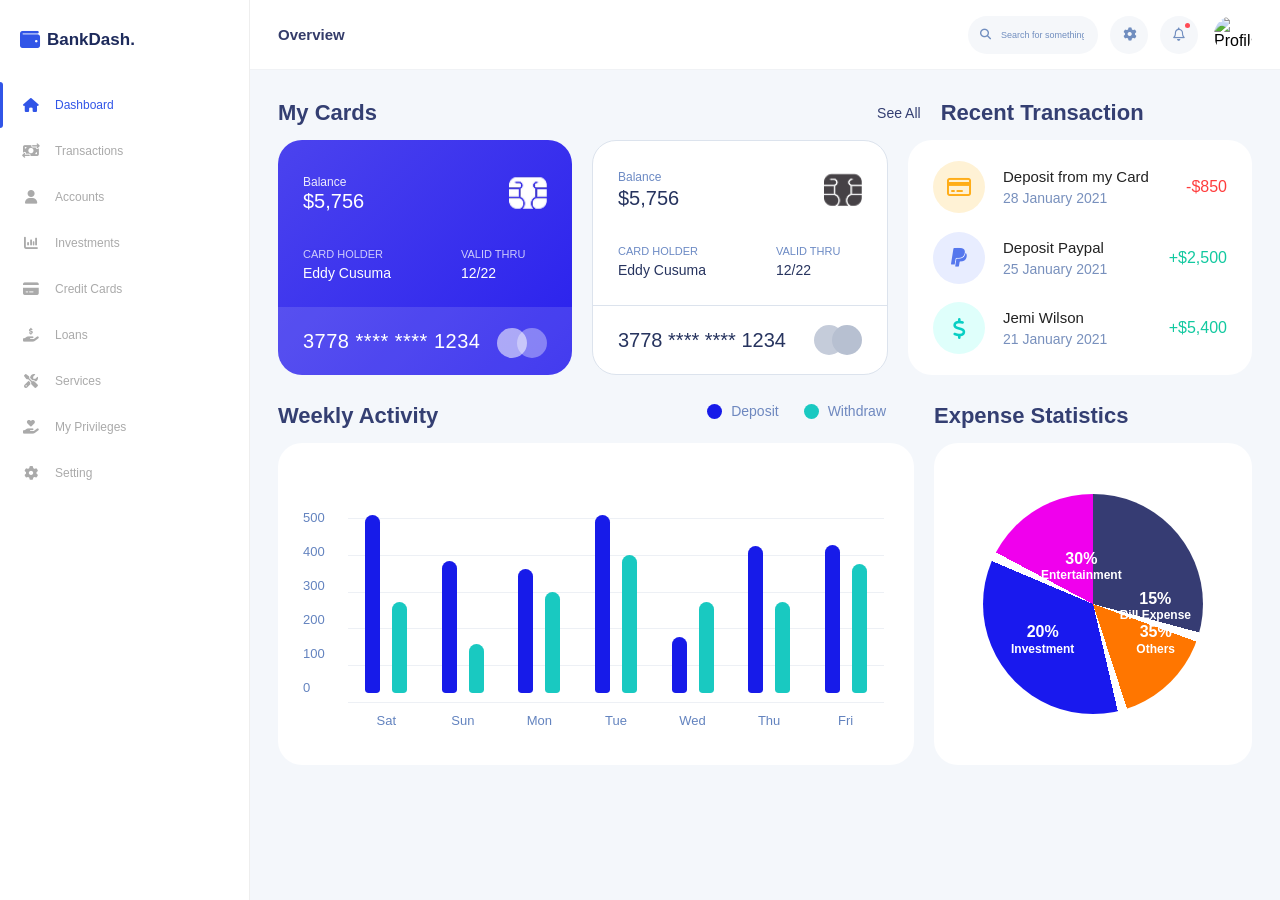
==== index.html @ 99d29f3e "Add dashboard files" ====
<!DOCTYPE html>
<html lang="en">

<head>
    <meta charset="UTF-8">
    <meta name="viewport" content="width=device-width, initial-scale=1.0">

    <title>BankDash Dashboard</title>

    <link rel="stylesheet" href="https://cdnjs.cloudflare.com/ajax/libs/font-awesome/6.7.2/css/all.min.css">

    <style>
        /* ================================
           GLOBAL
        ================================= */

        * {
            box-sizing: border-box;
        }

        body {
            margin: 0;
            font-family: Arial, sans-serif;
            background: #f4f7fb;
        }


        /* ================================
           SIDEBAR
        ================================= */

        .sidebar {
            width: 250px;
            height: 100vh;

            position: fixed;
            top: 0;
            left: 0;

            z-index: 1000;

            background: #ffffff;
            border-right: 1px solid #eeeeee;

            padding-top: 30px;
        }


        /* Logo */

        .sidebar-logo {
            display: flex;
            align-items: center;

            gap: 7px;

            padding-left: 20px;
            margin-bottom: 32px;

            color: #1d2a5b;
        }

        .sidebar-logo i {
            font-size: 20px;
            color: #3155e7;
        }

        .sidebar-logo span {
            font-size: 17px;
            font-weight: 700;
        }


        /* Navigation */

        .sidebar-nav {
            display: flex;
            flex-direction: column;
        }


        /* Nav Item */

        .nav-item {
            position: relative;

            height: 46px;

            display: flex;
            align-items: center;

            gap: 15px;

            padding: 0 22px;

            color: #aaaaaa;

            text-decoration: none;

            font-size: 12px;
            font-weight: 400;

            transition: 0.25s ease;
        }

        .nav-item i {
            width: 18px;

            text-align: center;

            font-size: 14px;
        }


        /* Hover */

        .nav-item:hover {
            color: #3155e7;
            background: #f7f9ff;
        }


        /* Active */

        .nav-item.active {
            color: #3155e7;

            font-weight: 500;

            background: #ffffff;
        }

        .nav-item.active::before {
            content: "";

            position: absolute;

            left: 0;
            top: 0;

            width: 3px;
            height: 46px;

            background: #3155e7;

            border-radius: 0 4px 4px 0;
        }

        .nav-item.active i {
            color: #3155e7;
        }



        /* ================================
           TOP NAVBAR
        ================================= */

        .top-navbar {
            height: 70px;

            width: calc(100% - 250px);

            position: fixed;

            top: 0;
            right: 0;

            z-index: 900;

            display: flex;
            align-items: center;
            justify-content: space-between;

            padding: 0 28px;

            background: #ffffff;

            border-bottom: 1px solid #f0f2f5;
        }


        /* Page Title */

        .page-title {
            margin: 0;

            font-size: 15px;
            font-weight: 600;

            color: #343c6a;
        }


        /* Right Side */

        .nav-right {
            display: flex;
            align-items: center;

            gap: 12px;
        }


        /* Search */

        .search-box {
            width: 130px;
            height: 38px;

            display: flex;
            align-items: center;

            gap: 8px;

            padding: 0 12px;

            border-radius: 50px;

            background: #f5f7fa;
        }

        .search-box i {
            flex-shrink: 0;

            font-size: 11px;

            color: #718ebf;
        }

        .search-box input {
            width: 100%;
            min-width: 0;

            border: none;
            outline: none;

            background: transparent;

            font-size: 9px;

            color: #718ebf;
        }

        .search-box input::placeholder {
            color: #718ebf;
        }


        /* Icon Buttons */

        .nav-icon {
            width: 38px;
            height: 38px;

            flex-shrink: 0;

            display: flex;
            align-items: center;
            justify-content: center;

            border: none;

            border-radius: 50%;

            background: #f5f7fa;

            color: #718ebf;

            cursor: pointer;

            transition: 0.2s ease;
        }

        .nav-icon:hover {
            color: #3155e7;
        }


        /* Notification */

        .notification {
            position: relative;
        }

        .notification span {
            position: absolute;

            top: 7px;
            right: 8px;

            width: 5px;
            height: 5px;

            border-radius: 50%;

            background: #ff4b55;
        }


        /* Profile */

        .profile {
            width: 38px;
            height: 38px;

            flex-shrink: 0;

            margin-left: 4px;

            overflow: hidden;

            border-radius: 50%;
        }

        .profile img {
            width: 100%;
            height: 100%;

            display: block;

            object-fit: cover;
        }



        /* ================================
           MAIN CONTENT
        ================================= */

        .main-content {
            width: calc(100% - 250px);

            min-height: 100vh;

            margin-left: 250px;

            padding: 100px 28px 30px;

            overflow-x: hidden;

            background: #f4f7fb;
        }



        /* ================================
           ROW 01
        ================================= */

        .row-01 {
            width: 100%;

            display: flex;
            align-items: stretch;

            gap: 20px;

            margin: 0;
        }


        /* ================================
           ROW 01 HEADING
        ================================= */

        .row-01-heading {
            width: 100%;

            display: grid;

            grid-template-columns: 1fr 1fr 1fr;

            gap: 20px;

            margin-bottom: 14px;
        }

        .row-01-heading div {
            display: flex;
            align-items: center;
        }

        .row-01-heading h3 {
            margin: 0;

            font-size: 22px;
            font-weight: 600;

            color: #343f72;
        }

        .row-01-heading .heading-middle {
            justify-content: flex-end;
        }

        .row-01-heading .heading-last {
            justify-content: flex-start;
        }

        .see-all {
            margin-left: 15px;

            font-size: 14px;
            font-weight: 500;

            color: #343f72;
        }



        /* ================================
           CARDS
        ================================= */

        .card {
            flex: 1 1 0;

            min-width: 0;

            height: 235px;

            border-radius: 24px;

            overflow: hidden;
        }



        /* ================================
           CARD 01
        ================================= */

        .card-01 {
            position: relative;

            background: linear-gradient(135deg,
                    #4b43ee 0%,
                    #2920ed 100%);

            color: #ffffff;
        }


        /* Card top */

        .card-top {
            height: 86px;

            display: flex;
            align-items: center;
            justify-content: space-between;

            padding: 20px 25px 0;
        }

        .card-balance p {
            margin: 0 0 2px;

            font-size: 12px;

            opacity: 0.9;
        }

        .card-balance span {
            display: block;

            font-size: 20px;
            font-weight: 500;

            line-height: 1;
        }

        .card-icon {
            width: 38px;
            height: 38px;

            display: flex;
            align-items: center;
            justify-content: center;
        }

        .card-icon img {
            width: 38px;
            height: auto;
        }


        /* Card info */

        .card-info {
            height: 78px;

            display: flex;
            align-items: center;

            gap: 70px;

            padding: 0 25px;
        }

        .card-info p {
            margin: 0 0 4px;

            font-size: 11px;

            opacity: 0.75;
        }

        .card-info span {
            font-size: 14px;
        }


        /* Card bottom */

        .card-bottom {
            position: absolute;

            bottom: 0;
            left: 0;

            width: 100%;
            height: 68px;

            display: flex;
            align-items: center;
            justify-content: space-between;

            padding: 0 25px;

            background: rgba(255, 255, 255, 0.12);
        }

        .card-number {
            font-size: 20px;
            font-weight: 500;

            letter-spacing: 0.5px;

            white-space: nowrap;
        }


        /* Mastercard */

        .mastercard {
            position: relative;

            width: 50px;
            height: 35px;

            flex-shrink: 0;
        }

        .mastercard span {
            position: absolute;

            top: 4px;

            width: 30px;
            height: 30px;

            border-radius: 50%;

            background: rgba(255, 255, 255, 0.55);
        }

        .mastercard span:first-child {
            left: 0;
        }

        .mastercard span:last-child {
            right: 0;

            background: rgba(255, 255, 255, 0.35);
        }



        /* ================================
           CARD 02
        ================================= */

        .card-02 {
            position: relative;

            background: #ffffff;

            border: 1px solid #dce3ed;

            color: #27345f;
        }


        .mini-card-top {
            height: 78px;

            display: flex;
            align-items: center;
            justify-content: space-between;

            padding: 20px 25px 0;
        }

        .mini-card-top p {
            margin: 0 0 3px;

            font-size: 12px;

            color: #6c8ac4;
        }

        .mini-card-top span {
            font-size: 20px;
            font-weight: 500;
        }

        .mini-card-top img {
            width: 38px;
            height: auto;
        }


        .mini-card-info {
            height: 85px;

            display: flex;
            align-items: center;

            gap: 70px;

            padding: 0 25px;
        }

        .mini-card-info p {
            margin: 0 0 4px;

            font-size: 11px;

            color: #6c8ac4;
        }

        .mini-card-info span {
            font-size: 14px;
        }


        .mini-card-bottom {
            position: absolute;

            left: 0;
            bottom: 0;

            width: 100%;
            height: 69px;

            display: flex;
            align-items: center;
            justify-content: space-between;

            padding: 0 25px;

            border-top: 1px solid #dce3ed;
        }

        .mini-card-number {
            font-size: 20px;
            font-weight: 500;

            white-space: nowrap;
        }


        .mini-mastercard {
            position: relative;

            width: 48px;
            height: 32px;
        }

        .mini-mastercard span {
            position: absolute;

            top: 1px;

            width: 30px;
            height: 30px;

            border-radius: 50%;
        }

        .mini-mastercard span:first-child {
            left: 0;

            background: #c5ccda;
        }

        .mini-mastercard span:last-child {
            right: 0;

            background: #b7c0d1;
        }



        /* ================================
           CARD 03
        ================================= */

        .card-03 {
            padding: 18px 25px;

            background: #ffffff;

            display: flex;
            flex-direction: column;

            justify-content: space-between;
        }


        .transaction-item {
            width: 100%;

            min-height: 58px;

            display: flex;
            align-items: center;
        }


        .transaction-icon {
            width: 52px;
            height: 52px;

            flex-shrink: 0;

            display: flex;
            align-items: center;
            justify-content: center;

            border-radius: 50%;
        }

        .transaction-icon i {
            font-size: 21px;
        }


        .card-icon-bg {
            background: #fff2d5;
            color: #ffad18;
        }

        .paypal-bg {
            background: #e8edff;
            color: #5577ed;
        }

        .jemi-bg {
            background: #dffffb;
            color: #08cfc4;
        }


        .transaction-details {
            margin-left: 18px;

            flex: 1;

            min-width: 0;
        }

        .transaction-details h4 {
            margin: 0 0 5px;

            font-size: 15px;
            font-weight: 500;

            color: #222222;

            white-space: nowrap;
        }

        .transaction-details p {
            margin: 0;

            font-size: 14px;

            color: #7890bd;
        }


        .transaction-amount {
            margin-left: 10px;

            font-size: 16px;
            font-weight: 500;

            white-space: nowrap;
        }

        .transaction-amount.expense {
            color: #ff3d3d;
        }

        .transaction-amount.income {
            color: #12c9a0;
        }



        /* ==================================================
           ROW 02
        ================================================== */

        .row-02 {
            width: 100%;

            display: flex;
            align-items: stretch;

            gap: 20px;

            margin-top: 28px;
        }


        /* ================================
           ROW 02 LEFT
        ================================= */

        .weekly-section {
            flex: 2 1 0;

            min-width: 0;
        }


        /* ================================
           ROW 02 RIGHT
        ================================= */

        .expense-section {
            flex: 1 1 0;

            min-width: 0;
          
        }


        /* Row 02 Heading */

        .row-02-heading {
            height: 40px;

            display: flex;
            align-items: flex-start;
            justify-content: space-between;
        }

        .row-02-heading h3 {
            margin: 0;

            font-size: 22px;
            font-weight: 600;

            color: #343f72;
        }


        /* ================================
           WEEKLY ACTIVITY CARD
        ================================= */

        .activity-card {
            position: relative;

            width: 100%;
            height: 322px;

            background: #ffffff;

            border-radius: 24px;

            padding: 35px 30px 20px 70px;
        }


        /* Legend */

        .activity-legend {
            display: flex;
            align-items: center;

            gap: 25px;

            margin-right: 28px;
        }

        .legend-item {
            display: flex;
            align-items: center;

            gap: 9px;
        }

        .legend-item p {
            margin: 0;

            font-size: 14px;

            color: #6e88bf;
        }

        .deposit-dot,
        .withdraw-dot {
            width: 15px;
            height: 15px;

            border-radius: 50%;
        }

        .deposit-dot {
            background: #171be9;
        }

        .withdraw-dot {
            background: #19c9c1;
        }


        /* Y Axis */

        .y-axis {
            position: absolute;

            left: 25px;
            top: 67px;

            height: 185px;

            display: flex;
            flex-direction: column;
            justify-content: space-between;
        }

        .y-axis span {
            font-size: 13px;

            color: #6383bf;
        }


        /* Chart */

        .bar-chart {
            position: relative;

            width: 100%;
            height: 250px;

            display: flex;
            justify-content: space-around;
        }


        /* Grid lines */

        .grid-lines {
            position: absolute;

            left: 0;
            right: 0;
            top: 40px;

            height: 185px;

            display: flex;
            flex-direction: column;
            justify-content: space-between;
        }

        .grid-lines span {
            width: 100%;
            height: 1px;

            background: #edf0f5;
        }


        /* Bar group */

        .bar-group {
            position: relative;

            width: 50px;
            height: 250px;

            display: flex;
            flex-direction: column;
            align-items: center;

            z-index: 2;
        }

        .bars {
            position: absolute;

            bottom: 35px;

            display: flex;
            align-items: flex-end;

            gap: 12px;

            height: 185px;
        }


        /* Bar */

        .bar {
            display: block;

            width: 15px;

            border-radius: 10px 10px 5px 5px;
        }

        .bar.deposit {
            background: #171be9;
        }

        .bar.withdraw {
            background: #19c9c1;
        }


        /* Day */

        .bar-group p {
            position: absolute;

            bottom: 0;

            margin: 0;

            font-size: 13px;

            color: #6383bf;
        }



        /* ================================
           EXPENSE STATISTICS
        ================================= */

        .expense-card {
            width: 100%;
            height: 322px;

            background: #ffffff;

            border-radius: 24px;
            display: flex;
            align-items: center;
            justify-content: center;
        }


        /* Pie Chart */

        .expense-chart {
            position: relative;

            width: 220px;
            height: 220px;

            border-radius: 50%;

            background:
                conic-gradient(#363c73 0deg 105deg,

                    #ffffff 105deg 110deg,

                    #ff7600 110deg 162deg,

                    #ffffff 162deg 167deg,

                    #1919ee 167deg 293deg,

                    #ffffff 293deg 298deg,

                    #f000ed 298deg 360deg);
        }


        /* Pie labels */

        .expense-label {
            position: absolute;

            display: flex;
            flex-direction: column;

            align-items: center;

            text-align: center;

            color: #ffffff;

            line-height: 1.2;
        }

        .expense-label strong {
            font-size: 16px;
            font-weight: 700;
        }

        .expense-label span {
            font-size: 12px;
            font-weight: 600;
        }


        /* Entertainment */

        .expense-label.entertainment {
            top: 55px;
            left: 58px;
        }


        /* Bill */

        .expense-label.bill {
            top: 95px;
            right: 12px;
        }


        /* Others */

        .expense-label.others {
            bottom: 58px;
            right: 28px;
        }


        /* Investment */

        .expense-label.investment {
            bottom: 58px;
            left: 28px;
        }



        /* ================================
           RESPONSIVE
        ================================= */

        @media (max-width: 1200px) {

            .sidebar {
                width: 220px;
            }

            .top-navbar {
                width: calc(100% - 220px);
            }

            .main-content {
                width: calc(100% - 220px);

                margin-left: 220px;
            }
        }



        @media (max-width: 1000px) {

            .row-01 {
                flex-wrap: wrap;
            }

            .row-01 .card {
                min-width: calc(50% - 10px);
            }

            .row-02 {
                flex-direction: column;
            }

            .weekly-section,
            .expense-section {
                width: 100%;
            }
        }



        @media (max-width: 900px) {

            .sidebar {
                width: 200px;
            }

            .top-navbar {
                width: calc(100% - 200px);

                padding: 0 20px;
            }

            .main-content {
                width: calc(100% - 200px);

                margin-left: 200px;

                padding-left: 20px;
                padding-right: 20px;
            }

            .row-01 {
                gap: 15px;
            }
        }



        @media (max-width: 700px) {

            .sidebar {
                width: 70px;
            }

            .sidebar-logo {
                justify-content: center;

                padding-left: 0;
            }

            .sidebar-logo span {
                display: none;
            }

            .nav-item {
                justify-content: center;

                padding: 0;
            }

            .nav-item span {
                display: none;
            }

            .nav-item i {
                width: auto;
            }


            .top-navbar {
                width: calc(100% - 70px);

                padding: 0 15px;
            }

            .main-content {
                width: calc(100% - 70px);

                margin-left: 70px;

                padding: 90px 15px 20px;
            }


            .row-01 {
                flex-direction: column;
            }

            .row-01 .card {
                width: 100%;
                min-width: 0;
            }


            .row-01-heading {
                grid-template-columns: 1fr;
            }

            .row-01-heading .heading-middle,
            .row-01-heading .heading-last {
                display: none;
            }


            .row-02 {
                flex-direction: column;
            }


            .activity-card,
            .expense-card {
                height: auto;
                min-height: 320px;
            }


            .activity-legend {
                gap: 12px;
                margin-right: 0;
            }
        }
    </style>
</head>


<body>


    <!-- =================================================
         SIDEBAR
    ================================================== -->

    <aside class="sidebar">

        <div class="sidebar-logo">

            <i class="fa-solid fa-wallet"></i>

            <span>BankDash.</span>

        </div>


        <nav class="sidebar-nav">

            <a href="#" class="nav-item active">
                <i class="fa-solid fa-house"></i>
                <span>Dashboard</span>
            </a>

            <a href="#" class="nav-item">
                <i class="fa-solid fa-money-bill-transfer"></i>
                <span>Transactions</span>
            </a>

            <a href="#" class="nav-item">
                <i class="fa-solid fa-user"></i>
                <span>Accounts</span>
            </a>

            <a href="#" class="nav-item">
                <i class="fa-solid fa-chart-column"></i>
                <span>Investments</span>
            </a>

            <a href="#" class="nav-item">
                <i class="fa-solid fa-credit-card"></i>
                <span>Credit Cards</span>
            </a>

            <a href="#" class="nav-item">
                <i class="fa-solid fa-hand-holding-dollar"></i>
                <span>Loans</span>
            </a>

            <a href="#" class="nav-item">
                <i class="fa-solid fa-screwdriver-wrench"></i>
                <span>Services</span>
            </a>

            <a href="#" class="nav-item">
                <i class="fa-solid fa-hand-holding-heart"></i>
                <span>My Privileges</span>
            </a>

            <a href="#" class="nav-item">
                <i class="fa-solid fa-gear"></i>
                <span>Setting</span>
            </a>

        </nav>

    </aside>



    <!-- =================================================
         TOP NAVBAR
    ================================================== -->

    <nav class="top-navbar">

        <h2 class="page-title">
            Overview
        </h2>


        <div class="nav-right">

            <div class="search-box">

                <i class="fa-solid fa-magnifying-glass"></i>

                <input type="text" placeholder="Search for something">

            </div>


            <button class="nav-icon" type="button">
                <i class="fa-solid fa-gear"></i>
            </button>


            <button class="nav-icon notification" type="button">

                <i class="fa-regular fa-bell"></i>

                <span></span>

            </button>


            <div class="profile">

                <img src="https://i.pravatar.cc/100?img=47" alt="Profile">

            </div>

        </div>

    </nav>



    <!-- =================================================
         MAIN CONTENT
    ================================================== -->

    <main class="main-content">


        <!-- =================================================
             ROW 01 HEADING
        ================================================== -->

        <div class="row-01-heading">

            <div>
                <h3>My Cards</h3>
            </div>

            <div class="heading-middle">

                <span class="see-all">
                    See All
                </span>

            </div>

            <div class="heading-last">

                <h3>
                    Recent Transaction
                </h3>

            </div>

        </div>



        <!-- =================================================
             ROW 01
        ================================================== -->

        <div class="row-01">


            <!-- =========================
                 CARD 01
            ========================== -->

            <div class="card card-01">

                <div class="card-top">

                    <div class="card-balance">

                        <p>
                            Balance
                        </p>

                        <span>
                            $5,756
                        </span>

                    </div>


                    <div class="card-icon">

                        <img src="Chip_Card.png" alt="Card Chip">

                    </div>

                </div>


                <div class="card-info">

                    <div>

                        <p>
                            CARD HOLDER
                        </p>

                        <span>
                            Eddy Cusuma
                        </span>

                    </div>


                    <div>

                        <p>
                            VALID THRU
                        </p>

                        <span>
                            12/22
                        </span>

                    </div>

                </div>


                <div class="card-bottom">

                    <div class="card-number">

                        3778
                        <span>
                            **** ****
                        </span>
                        1234

                    </div>


                    <div class="mastercard">

                        <span></span>
                        <span></span>

                    </div>

                </div>

            </div>



            <!-- =========================
                 CARD 02
            ========================== -->

            <div class="card card-02">

                <div class="mini-card-top">

                    <div>

                        <p>
                            Balance
                        </p>

                        <span>
                            $5,756
                        </span>

                    </div>


                    <img src="Chip_Card (1).png" alt="Card Chip">

                </div>


                <div class="mini-card-info">

                    <div>

                        <p>
                            CARD HOLDER
                        </p>

                        <span>
                            Eddy Cusuma
                        </span>

                    </div>


                    <div>

                        <p>
                            VALID THRU
                        </p>

                        <span>
                            12/22
                        </span>

                    </div>

                </div>


                <div class="mini-card-bottom">

                    <div class="mini-card-number">

                        3778
                        <span>
                            **** ****
                        </span>
                        1234

                    </div>


                    <div class="mini-mastercard">

                        <span></span>
                        <span></span>

                    </div>

                </div>

            </div>



            <!-- =========================
                 CARD 03
            ========================== -->

            <div class="card card-03">


                <!-- Transaction 01 -->

                <div class="transaction-item">

                    <div class="transaction-icon card-icon-bg">

                        <i class="fa-regular fa-credit-card"></i>

                    </div>


                    <div class="transaction-details">

                        <h4>
                            Deposit from my Card
                        </h4>

                        <p>
                            28 January 2021
                        </p>

                    </div>


                    <span class="transaction-amount expense">
                        -$850
                    </span>

                </div>



                <!-- Transaction 02 -->

                <div class="transaction-item">

                    <div class="transaction-icon paypal-bg">

                        <i class="fa-brands fa-paypal"></i>

                    </div>


                    <div class="transaction-details">

                        <h4>
                            Deposit Paypal
                        </h4>

                        <p>
                            25 January 2021
                        </p>

                    </div>


                    <span class="transaction-amount income">
                        +$2,500
                    </span>

                </div>



                <!-- Transaction 03 -->

                <div class="transaction-item">

                    <div class="transaction-icon jemi-bg">

                        <i class="fa-solid fa-dollar-sign"></i>

                    </div>


                    <div class="transaction-details">

                        <h4>
                            Jemi Wilson
                        </h4>

                        <p>
                            21 January 2021
                        </p>

                    </div>


                    <span class="transaction-amount income">
                        +$5,400
                    </span>

                </div>

            </div>

        </div>



        <!-- =================================================
             ROW 02
        ================================================== -->

        <div class="row-02">


            <!-- =================================================
                 WEEKLY ACTIVITY
            ================================================== -->

            <section class="weekly-section">


                <div class="row-02-heading">

                    <h3>
                        Weekly Activity
                    </h3>


                    <div class="activity-legend">

                        <div class="legend-item">

                            <span class="deposit-dot"></span>

                            <p>
                                Deposit
                            </p>

                        </div>


                        <div class="legend-item">

                            <span class="withdraw-dot"></span>

                            <p>
                                Withdraw
                            </p>

                        </div>

                    </div>

                </div>



                <div class="activity-card">


                    <!-- Y Axis -->

                    <div class="y-axis">

                        <span>500</span>
                        <span>400</span>
                        <span>300</span>
                        <span>200</span>
                        <span>100</span>
                        <span>0</span>

                    </div>



                    <!-- Bar Chart -->

                    <div class="bar-chart">


                        <!-- Grid Lines -->

                        <div class="grid-lines">

                            <span></span>
                            <span></span>
                            <span></span>
                            <span></span>
                            <span></span>
                            <span></span>

                        </div>



                        <!-- Saturday -->

                        <div class="bar-group">

                            <div class="bars">

                                <span class="bar deposit" style="height: 178px;"></span>

                                <span class="bar withdraw" style="height: 91px;"></span>

                            </div>

                            <p>
                                Sat
                            </p>

                        </div>



                        <!-- Sunday -->

                        <div class="bar-group">

                            <div class="bars">

                                <span class="bar deposit" style="height: 132px;"></span>

                                <span class="bar withdraw" style="height: 49px;"></span>

                            </div>

                            <p>
                                Sun
                            </p>

                        </div>



                        <!-- Monday -->

                        <div class="bar-group">

                            <div class="bars">

                                <span class="bar deposit" style="height: 124px;"></span>

                                <span class="bar withdraw" style="height: 101px;"></span>

                            </div>

                            <p>
                                Mon
                            </p>

                        </div>



                        <!-- Tuesday -->

                        <div class="bar-group">

                            <div class="bars">

                                <span class="bar deposit" style="height: 178px;"></span>

                                <span class="bar withdraw" style="height: 138px;"></span>

                            </div>

                            <p>
                                Tue
                            </p>

                        </div>



                        <!-- Wednesday -->

                        <div class="bar-group">

                            <div class="bars">

                                <span class="bar deposit" style="height: 56px;"></span>

                                <span class="bar withdraw" style="height: 91px;"></span>

                            </div>

                            <p>
                                Wed
                            </p>

                        </div>



                        <!-- Thursday -->

                        <div class="bar-group">

                            <div class="bars">

                                <span class="bar deposit" style="height: 147px;"></span>

                                <span class="bar withdraw" style="height: 91px;"></span>

                            </div>

                            <p>
                                Thu
                            </p>

                        </div>



                        <!-- Friday -->

                        <div class="bar-group">

                            <div class="bars">

                                <span class="bar deposit" style="height: 148px;"></span>

                                <span class="bar withdraw" style="height: 129px;"></span>

                            </div>

                            <p>
                                Fri
                            </p>

                        </div>

                    </div>

                </div>

            </section>



            <!-- =================================================
                 EXPENSE STATISTICS
            ================================================== -->

    <section class="expense-section">


            <div class="row-02-heading">

                <h3>
                    Expense Statistics
                </h3>

            </div>



            <div class="expense-card">


                <div class="expense-chart">


                    <!-- Entertainment -->

                    <div class="expense-label entertainment">

                        <strong>
                            30%
                        </strong>

                        <span>
                            Entertainment
                        </span>

                    </div>



                    <!-- Bill -->

                    <div class="expense-label bill">

                        <strong>
                            15%
                        </strong>

                        <span>
                            Bill Expense
                        </span>

                    </div>



                    <!-- Others -->

                    <div class="expense-label others">

                        <strong>
                            35%
                        </strong>

                        <span>
                            Others
                        </span>

                    </div>



                    <!-- Investment -->

                    <div class="expense-label investment">

                        <strong>
                            20%
                        </strong>

                        <span>
                            Investment
                        </span>

                    </div>

                </div>

            </div>

        </section>

        </div>
    
    </main>



    <!-- =================================================
         FONT AWESOME
    ================================================== -->

    <script src="https://cdnjs.cloudflare.com/ajax/libs/font-awesome/6.7.2/js/all.min.js">
    </script>

</body>

</html>
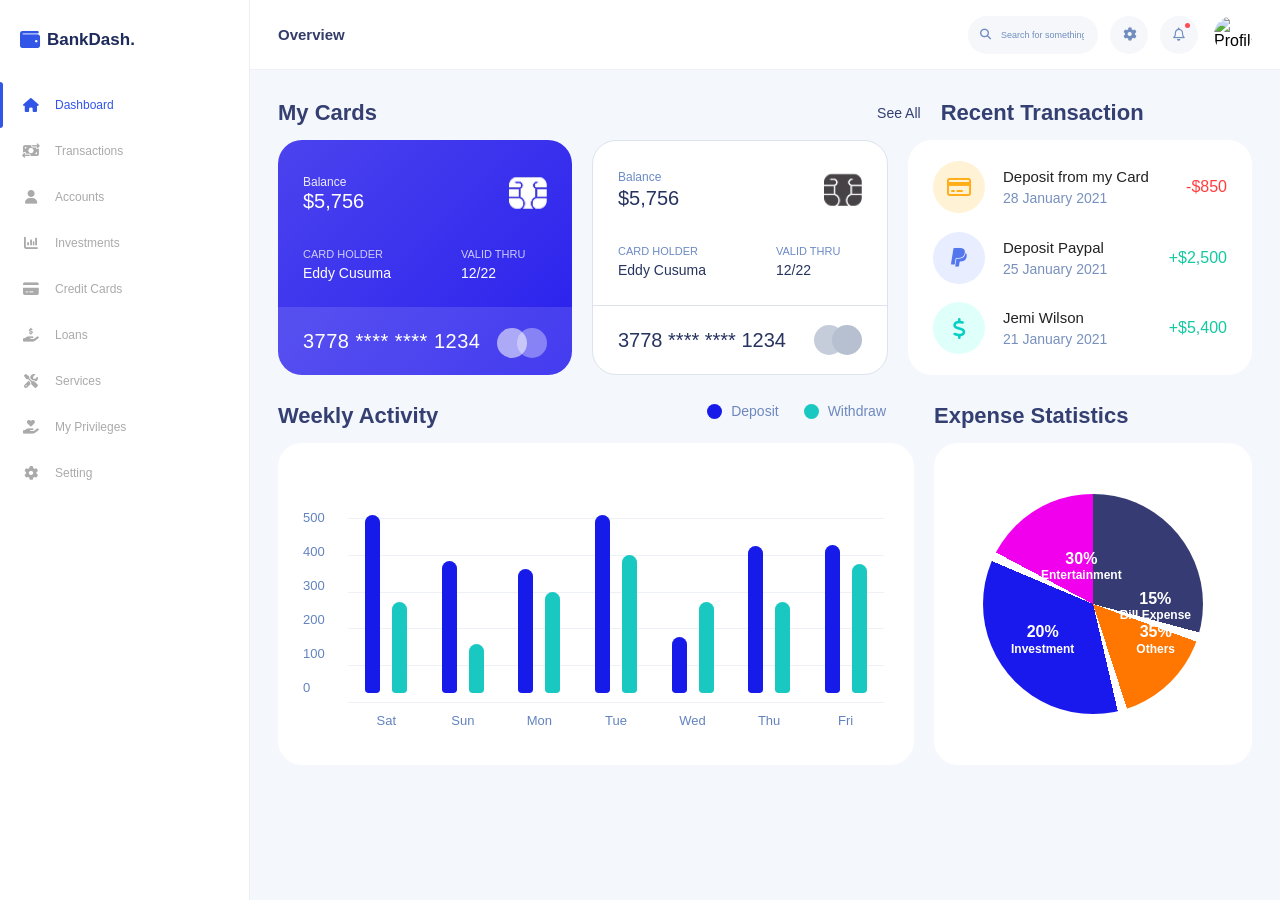
==== commit fbcde6ef: "Add Loans page and update dashboard components Added Loans page with corresponding styles and resour" ====
--- a/index.html
+++ b/index.html
@@ -1,2100 +1,682 @@
-<!DOCTYPE html>
-<html lang="en">
-
-<head>
-    <meta charset="UTF-8">
-    <meta name="viewport" content="width=device-width, initial-scale=1.0">
-
-    <title>BankDash Dashboard</title>
-
-    <link rel="stylesheet" href="https://cdnjs.cloudflare.com/ajax/libs/font-awesome/6.7.2/css/all.min.css">
-
-    <style>
-        /* ================================
-           GLOBAL
-        ================================= */
-
-        * {
-            box-sizing: border-box;
-        }
-
-        body {
-            margin: 0;
-            font-family: Arial, sans-serif;
-            background: #f4f7fb;
-        }
-
-
-        /* ================================
-           SIDEBAR
-        ================================= */
-
-        .sidebar {
-            width: 250px;
-            height: 100vh;
-
-            position: fixed;
-            top: 0;
-            left: 0;
-
-            z-index: 1000;
-
-            background: #ffffff;
-            border-right: 1px solid #eeeeee;
-
-            padding-top: 30px;
-        }
-
-
-        /* Logo */
-
-        .sidebar-logo {
-            display: flex;
-            align-items: center;
-
-            gap: 7px;
-
-            padding-left: 20px;
-            margin-bottom: 32px;
-
-            color: #1d2a5b;
-        }
-
-        .sidebar-logo i {
-            font-size: 20px;
-            color: #3155e7;
-        }
-
-        .sidebar-logo span {
-            font-size: 17px;
-            font-weight: 700;
-        }
-
-
-        /* Navigation */
-
-        .sidebar-nav {
-            display: flex;
-            flex-direction: column;
-        }
-
-
-        /* Nav Item */
-
-        .nav-item {
-            position: relative;
-
-            height: 46px;
-
-            display: flex;
-            align-items: center;
-
-            gap: 15px;
-
-            padding: 0 22px;
-
-            color: #aaaaaa;
-
-            text-decoration: none;
-
-            font-size: 12px;
-            font-weight: 400;
-
-            transition: 0.25s ease;
-        }
-
-        .nav-item i {
-            width: 18px;
-
-            text-align: center;
-
-            font-size: 14px;
-        }
-
-
-        /* Hover */
-
-        .nav-item:hover {
-            color: #3155e7;
-            background: #f7f9ff;
-        }
-
-
-        /* Active */
-
-        .nav-item.active {
-            color: #3155e7;
-
-            font-weight: 500;
-
-            background: #ffffff;
-        }
-
-        .nav-item.active::before {
-            content: "";
-
-            position: absolute;
-
-            left: 0;
-            top: 0;
-
-            width: 3px;
-            height: 46px;
-
-            background: #3155e7;
-
-            border-radius: 0 4px 4px 0;
-        }
-
-        .nav-item.active i {
-            color: #3155e7;
-        }
-
-
-
-        /* ================================
-           TOP NAVBAR
-        ================================= */
-
-        .top-navbar {
-            height: 70px;
-
-            width: calc(100% - 250px);
-
-            position: fixed;
-
-            top: 0;
-            right: 0;
-
-            z-index: 900;
-
-            display: flex;
-            align-items: center;
-            justify-content: space-between;
-
-            padding: 0 28px;
-
-            background: #ffffff;
-
-            border-bottom: 1px solid #f0f2f5;
-        }
-
-
-        /* Page Title */
-
-        .page-title {
-            margin: 0;
-
-            font-size: 15px;
-            font-weight: 600;
-
-            color: #343c6a;
-        }
-
-
-        /* Right Side */
-
-        .nav-right {
-            display: flex;
-            align-items: center;
-
-            gap: 12px;
-        }
-
-
-        /* Search */
-
-        .search-box {
-            width: 130px;
-            height: 38px;
-
-            display: flex;
-            align-items: center;
-
-            gap: 8px;
-
-            padding: 0 12px;
-
-            border-radius: 50px;
-
-            background: #f5f7fa;
-        }
-
-        .search-box i {
-            flex-shrink: 0;
-
-            font-size: 11px;
-
-            color: #718ebf;
-        }
-
-        .search-box input {
-            width: 100%;
-            min-width: 0;
-
-            border: none;
-            outline: none;
-
-            background: transparent;
-
-            font-size: 9px;
-
-            color: #718ebf;
-        }
-
-        .search-box input::placeholder {
-            color: #718ebf;
-        }
-
-
-        /* Icon Buttons */
-
-        .nav-icon {
-            width: 38px;
-            height: 38px;
-
-            flex-shrink: 0;
-
-            display: flex;
-            align-items: center;
-            justify-content: center;
-
-            border: none;
-
-            border-radius: 50%;
-
-            background: #f5f7fa;
-
-            color: #718ebf;
-
-            cursor: pointer;
-
-            transition: 0.2s ease;
-        }
-
-        .nav-icon:hover {
-            color: #3155e7;
-        }
-
-
-        /* Notification */
-
-        .notification {
-            position: relative;
-        }
-
-        .notification span {
-            position: absolute;
-
-            top: 7px;
-            right: 8px;
-
-            width: 5px;
-            height: 5px;
-
-            border-radius: 50%;
-
-            background: #ff4b55;
-        }
-
-
-        /* Profile */
-
-        .profile {
-            width: 38px;
-            height: 38px;
-
-            flex-shrink: 0;
-
-            margin-left: 4px;
-
-            overflow: hidden;
-
-            border-radius: 50%;
-        }
-
-        .profile img {
-            width: 100%;
-            height: 100%;
-
-            display: block;
-
-            object-fit: cover;
-        }
-
-
-
-        /* ================================
-           MAIN CONTENT
-        ================================= */
-
-        .main-content {
-            width: calc(100% - 250px);
-
-            min-height: 100vh;
-
-            margin-left: 250px;
-
-            padding: 100px 28px 30px;
-
-            overflow-x: hidden;
-
-            background: #f4f7fb;
-        }
-
-
-
-        /* ================================
-           ROW 01
-        ================================= */
-
-        .row-01 {
-            width: 100%;
-
-            display: flex;
-            align-items: stretch;
-
-            gap: 20px;
-
-            margin: 0;
-        }
-
-
-        /* ================================
-           ROW 01 HEADING
-        ================================= */
-
-        .row-01-heading {
-            width: 100%;
-
-            display: grid;
-
-            grid-template-columns: 1fr 1fr 1fr;
-
-            gap: 20px;
-
-            margin-bottom: 14px;
-        }
-
-        .row-01-heading div {
-            display: flex;
-            align-items: center;
-        }
-
-        .row-01-heading h3 {
-            margin: 0;
-
-            font-size: 22px;
-            font-weight: 600;
-
-            color: #343f72;
-        }
-
-        .row-01-heading .heading-middle {
-            justify-content: flex-end;
-        }
-
-        .row-01-heading .heading-last {
-            justify-content: flex-start;
-        }
-
-        .see-all {
-            margin-left: 15px;
-
-            font-size: 14px;
-            font-weight: 500;
-
-            color: #343f72;
-        }
-
-
-
-        /* ================================
-           CARDS
-        ================================= */
-
-        .card {
-            flex: 1 1 0;
-
-            min-width: 0;
-
-            height: 235px;
-
-            border-radius: 24px;
-
-            overflow: hidden;
-        }
-
-
-
-        /* ================================
-           CARD 01
-        ================================= */
-
-        .card-01 {
-            position: relative;
-
-            background: linear-gradient(135deg,
-                    #4b43ee 0%,
-                    #2920ed 100%);
-
-            color: #ffffff;
-        }
-
-
-        /* Card top */
-
-        .card-top {
-            height: 86px;
-
-            display: flex;
-            align-items: center;
-            justify-content: space-between;
-
-            padding: 20px 25px 0;
-        }
-
-        .card-balance p {
-            margin: 0 0 2px;
-
-            font-size: 12px;
-
-            opacity: 0.9;
-        }
-
-        .card-balance span {
-            display: block;
-
-            font-size: 20px;
-            font-weight: 500;
-
-            line-height: 1;
-        }
-
-        .card-icon {
-            width: 38px;
-            height: 38px;
-
-            display: flex;
-            align-items: center;
-            justify-content: center;
-        }
-
-        .card-icon img {
-            width: 38px;
-            height: auto;
-        }
-
-
-        /* Card info */
-
-        .card-info {
-            height: 78px;
-
-            display: flex;
-            align-items: center;
-
-            gap: 70px;
-
-            padding: 0 25px;
-        }
-
-        .card-info p {
-            margin: 0 0 4px;
-
-            font-size: 11px;
-
-            opacity: 0.75;
-        }
-
-        .card-info span {
-            font-size: 14px;
-        }
-
-
-        /* Card bottom */
-
-        .card-bottom {
-            position: absolute;
-
-            bottom: 0;
-            left: 0;
-
-            width: 100%;
-            height: 68px;
-
-            display: flex;
-            align-items: center;
-            justify-content: space-between;
-
-            padding: 0 25px;
-
-            background: rgba(255, 255, 255, 0.12);
-        }
-
-        .card-number {
-            font-size: 20px;
-            font-weight: 500;
-
-            letter-spacing: 0.5px;
-
-            white-space: nowrap;
-        }
-
-
-        /* Mastercard */
-
-        .mastercard {
-            position: relative;
-
-            width: 50px;
-            height: 35px;
-
-            flex-shrink: 0;
-        }
-
-        .mastercard span {
-            position: absolute;
-
-            top: 4px;
-
-            width: 30px;
-            height: 30px;
-
-            border-radius: 50%;
-
-            background: rgba(255, 255, 255, 0.55);
-        }
-
-        .mastercard span:first-child {
-            left: 0;
-        }
-
-        .mastercard span:last-child {
-            right: 0;
-
-            background: rgba(255, 255, 255, 0.35);
-        }
-
-
-
-        /* ================================
-           CARD 02
-        ================================= */
-
-        .card-02 {
-            position: relative;
-
-            background: #ffffff;
-
-            border: 1px solid #dce3ed;
-
-            color: #27345f;
-        }
-
-
-        .mini-card-top {
-            height: 78px;
-
-            display: flex;
-            align-items: center;
-            justify-content: space-between;
-
-            padding: 20px 25px 0;
-        }
-
-        .mini-card-top p {
-            margin: 0 0 3px;
-
-            font-size: 12px;
-
-            color: #6c8ac4;
-        }
-
-        .mini-card-top span {
-            font-size: 20px;
-            font-weight: 500;
-        }
-
-        .mini-card-top img {
-            width: 38px;
-            height: auto;
-        }
-
-
-        .mini-card-info {
-            height: 85px;
-
-            display: flex;
-            align-items: center;
-
-            gap: 70px;
-
-            padding: 0 25px;
-        }
-
-        .mini-card-info p {
-            margin: 0 0 4px;
-
-            font-size: 11px;
-
-            color: #6c8ac4;
-        }
-
-        .mini-card-info span {
-            font-size: 14px;
-        }
-
-
-        .mini-card-bottom {
-            position: absolute;
-
-            left: 0;
-            bottom: 0;
-
-            width: 100%;
-            height: 69px;
-
-            display: flex;
-            align-items: center;
-            justify-content: space-between;
-
-            padding: 0 25px;
-
-            border-top: 1px solid #dce3ed;
-        }
-
-        .mini-card-number {
-            font-size: 20px;
-            font-weight: 500;
-
-            white-space: nowrap;
-        }
-
-
-        .mini-mastercard {
-            position: relative;
-
-            width: 48px;
-            height: 32px;
-        }
-
-        .mini-mastercard span {
-            position: absolute;
-
-            top: 1px;
-
-            width: 30px;
-            height: 30px;
-
-            border-radius: 50%;
-        }
-
-        .mini-mastercard span:first-child {
-            left: 0;
-
-            background: #c5ccda;
-        }
-
-        .mini-mastercard span:last-child {
-            right: 0;
-
-            background: #b7c0d1;
-        }
-
-
-
-        /* ================================
-           CARD 03
-        ================================= */
-
-        .card-03 {
-            padding: 18px 25px;
-
-            background: #ffffff;
-
-            display: flex;
-            flex-direction: column;
-
-            justify-content: space-between;
-        }
-
-
-        .transaction-item {
-            width: 100%;
-
-            min-height: 58px;
-
-            display: flex;
-            align-items: center;
-        }
-
-
-        .transaction-icon {
-            width: 52px;
-            height: 52px;
-
-            flex-shrink: 0;
-
-            display: flex;
-            align-items: center;
-            justify-content: center;
-
-            border-radius: 50%;
-        }
-
-        .transaction-icon i {
-            font-size: 21px;
-        }
-
-
-        .card-icon-bg {
-            background: #fff2d5;
-            color: #ffad18;
-        }
-
-        .paypal-bg {
-            background: #e8edff;
-            color: #5577ed;
-        }
-
-        .jemi-bg {
-            background: #dffffb;
-            color: #08cfc4;
-        }
-
-
-        .transaction-details {
-            margin-left: 18px;
-
-            flex: 1;
-
-            min-width: 0;
-        }
-
-        .transaction-details h4 {
-            margin: 0 0 5px;
-
-            font-size: 15px;
-            font-weight: 500;
-
-            color: #222222;
-
-            white-space: nowrap;
-        }
-
-        .transaction-details p {
-            margin: 0;
-
-            font-size: 14px;
-
-            color: #7890bd;
-        }
-
-
-        .transaction-amount {
-            margin-left: 10px;
-
-            font-size: 16px;
-            font-weight: 500;
-
-            white-space: nowrap;
-        }
-
-        .transaction-amount.expense {
-            color: #ff3d3d;
-        }
-
-        .transaction-amount.income {
-            color: #12c9a0;
-        }
-
-
-
-        /* ==================================================
-           ROW 02
-        ================================================== */
-
-        .row-02 {
-            width: 100%;
-
-            display: flex;
-            align-items: stretch;
-
-            gap: 20px;
-
-            margin-top: 28px;
-        }
-
-
-        /* ================================
-           ROW 02 LEFT
-        ================================= */
-
-        .weekly-section {
-            flex: 2 1 0;
-
-            min-width: 0;
-        }
-
-
-        /* ================================
-           ROW 02 RIGHT
-        ================================= */
-
-        .expense-section {
-            flex: 1 1 0;
-
-            min-width: 0;
-          
-        }
-
-
-        /* Row 02 Heading */
-
-        .row-02-heading {
-            height: 40px;
-
-            display: flex;
-            align-items: flex-start;
-            justify-content: space-between;
-        }
-
-        .row-02-heading h3 {
-            margin: 0;
-
-            font-size: 22px;
-            font-weight: 600;
-
-            color: #343f72;
-        }
-
-
-        /* ================================
-           WEEKLY ACTIVITY CARD
-        ================================= */
-
-        .activity-card {
-            position: relative;
-
-            width: 100%;
-            height: 322px;
-
-            background: #ffffff;
-
-            border-radius: 24px;
-
-            padding: 35px 30px 20px 70px;
-        }
-
-
-        /* Legend */
-
-        .activity-legend {
-            display: flex;
-            align-items: center;
-
-            gap: 25px;
-
-            margin-right: 28px;
-        }
-
-        .legend-item {
-            display: flex;
-            align-items: center;
-
-            gap: 9px;
-        }
-
-        .legend-item p {
-            margin: 0;
-
-            font-size: 14px;
-
-            color: #6e88bf;
-        }
-
-        .deposit-dot,
-        .withdraw-dot {
-            width: 15px;
-            height: 15px;
-
-            border-radius: 50%;
-        }
-
-        .deposit-dot {
-            background: #171be9;
-        }
-
-        .withdraw-dot {
-            background: #19c9c1;
-        }
-
-
-        /* Y Axis */
-
-        .y-axis {
-            position: absolute;
-
-            left: 25px;
-            top: 67px;
-
-            height: 185px;
-
-            display: flex;
-            flex-direction: column;
-            justify-content: space-between;
-        }
-
-        .y-axis span {
-            font-size: 13px;
-
-            color: #6383bf;
-        }
-
-
-        /* Chart */
-
-        .bar-chart {
-            position: relative;
-
-            width: 100%;
-            height: 250px;
-
-            display: flex;
-            justify-content: space-around;
-        }
-
-
-        /* Grid lines */
-
-        .grid-lines {
-            position: absolute;
-
-            left: 0;
-            right: 0;
-            top: 40px;
-
-            height: 185px;
-
-            display: flex;
-            flex-direction: column;
-            justify-content: space-between;
-        }
-
-        .grid-lines span {
-            width: 100%;
-            height: 1px;
-
-            background: #edf0f5;
-        }
-
-
-        /* Bar group */
-
-        .bar-group {
-            position: relative;
-
-            width: 50px;
-            height: 250px;
-
-            display: flex;
-            flex-direction: column;
-            align-items: center;
-
-            z-index: 2;
-        }
-
-        .bars {
-            position: absolute;
-
-            bottom: 35px;
-
-            display: flex;
-            align-items: flex-end;
-
-            gap: 12px;
-
-            height: 185px;
-        }
-
-
-        /* Bar */
-
-        .bar {
-            display: block;
-
-            width: 15px;
-
-            border-radius: 10px 10px 5px 5px;
-        }
-
-        .bar.deposit {
-            background: #171be9;
-        }
-
-        .bar.withdraw {
-            background: #19c9c1;
-        }
-
-
-        /* Day */
-
-        .bar-group p {
-            position: absolute;
-
-            bottom: 0;
-
-            margin: 0;
-
-            font-size: 13px;
-
-            color: #6383bf;
-        }
-
-
-
-        /* ================================
-           EXPENSE STATISTICS
-        ================================= */
-
-        .expense-card {
-            width: 100%;
-            height: 322px;
-
-            background: #ffffff;
-
-            border-radius: 24px;
-            display: flex;
-            align-items: center;
-            justify-content: center;
-        }
-
-
-        /* Pie Chart */
-
-        .expense-chart {
-            position: relative;
-
-            width: 220px;
-            height: 220px;
-
-            border-radius: 50%;
-
-            background:
-                conic-gradient(#363c73 0deg 105deg,
-
-                    #ffffff 105deg 110deg,
-
-                    #ff7600 110deg 162deg,
-
-                    #ffffff 162deg 167deg,
-
-                    #1919ee 167deg 293deg,
-
-                    #ffffff 293deg 298deg,
-
-                    #f000ed 298deg 360deg);
-        }
-
-
-        /* Pie labels */
-
-        .expense-label {
-            position: absolute;
-
-            display: flex;
-            flex-direction: column;
-
-            align-items: center;
-
-            text-align: center;
-
-            color: #ffffff;
-
-            line-height: 1.2;
-        }
-
-        .expense-label strong {
-            font-size: 16px;
-            font-weight: 700;
-        }
-
-        .expense-label span {
-            font-size: 12px;
-            font-weight: 600;
-        }
-
-
-        /* Entertainment */
-
-        .expense-label.entertainment {
-            top: 55px;
-            left: 58px;
-        }
-
-
-        /* Bill */
-
-        .expense-label.bill {
-            top: 95px;
-            right: 12px;
-        }
-
-
-        /* Others */
-
-        .expense-label.others {
-            bottom: 58px;
-            right: 28px;
-        }
-
-
-        /* Investment */
-
-        .expense-label.investment {
-            bottom: 58px;
-            left: 28px;
-        }
-
-
-
-        /* ================================
-           RESPONSIVE
-        ================================= */
-
-        @media (max-width: 1200px) {
-
-            .sidebar {
-                width: 220px;
-            }
-
-            .top-navbar {
-                width: calc(100% - 220px);
-            }
-
-            .main-content {
-                width: calc(100% - 220px);
-
-                margin-left: 220px;
-            }
-        }
-
-
-
-        @media (max-width: 1000px) {
-
-            .row-01 {
-                flex-wrap: wrap;
-            }
-
-            .row-01 .card {
-                min-width: calc(50% - 10px);
-            }
-
-            .row-02 {
-                flex-direction: column;
-            }
-
-            .weekly-section,
-            .expense-section {
-                width: 100%;
-            }
-        }
-
-
-
-        @media (max-width: 900px) {
-
-            .sidebar {
-                width: 200px;
-            }
-
-            .top-navbar {
-                width: calc(100% - 200px);
-
-                padding: 0 20px;
-            }
-
-            .main-content {
-                width: calc(100% - 200px);
-
-                margin-left: 200px;
-
-                padding-left: 20px;
-                padding-right: 20px;
-            }
-
-            .row-01 {
-                gap: 15px;
-            }
-        }
-
-
-
-        @media (max-width: 700px) {
-
-            .sidebar {
-                width: 70px;
-            }
-
-            .sidebar-logo {
-                justify-content: center;
-
-                padding-left: 0;
-            }
-
-            .sidebar-logo span {
-                display: none;
-            }
-
-            .nav-item {
-                justify-content: center;
-
-                padding: 0;
-            }
-
-            .nav-item span {
-                display: none;
-            }
-
-            .nav-item i {
-                width: auto;
-            }
-
-
-            .top-navbar {
-                width: calc(100% - 70px);
-
-                padding: 0 15px;
-            }
-
-            .main-content {
-                width: calc(100% - 70px);
-
-                margin-left: 70px;
-
-                padding: 90px 15px 20px;
-            }
-
-
-            .row-01 {
-                flex-direction: column;
-            }
-
-            .row-01 .card {
-                width: 100%;
-                min-width: 0;
-            }
-
-
-            .row-01-heading {
-                grid-template-columns: 1fr;
-            }
-
-            .row-01-heading .heading-middle,
-            .row-01-heading .heading-last {
-                display: none;
-            }
-
-
-            .row-02 {
-                flex-direction: column;
-            }
-
-
-            .activity-card,
-            .expense-card {
-                height: auto;
-                min-height: 320px;
-            }
-
-
-            .activity-legend {
-                gap: 12px;
-                margin-right: 0;
-            }
-        }
-    </style>
-</head>
-
-
-<body>
-
-
-    <!-- =================================================
-         SIDEBAR
-    ================================================== -->
-
-    <aside class="sidebar">
-
-        <div class="sidebar-logo">
-
-            <i class="fa-solid fa-wallet"></i>
-
-            <span>BankDash.</span>
-
-        </div>
-
-
-        <nav class="sidebar-nav">
-
-            <a href="#" class="nav-item active">
-                <i class="fa-solid fa-house"></i>
-                <span>Dashboard</span>
-            </a>
-
-            <a href="#" class="nav-item">
-                <i class="fa-solid fa-money-bill-transfer"></i>
-                <span>Transactions</span>
-            </a>
-
-            <a href="#" class="nav-item">
-                <i class="fa-solid fa-user"></i>
-                <span>Accounts</span>
-            </a>
-
-            <a href="#" class="nav-item">
-                <i class="fa-solid fa-chart-column"></i>
-                <span>Investments</span>
-            </a>
-
-            <a href="#" class="nav-item">
-                <i class="fa-solid fa-credit-card"></i>
-                <span>Credit Cards</span>
-            </a>
-
-            <a href="#" class="nav-item">
-                <i class="fa-solid fa-hand-holding-dollar"></i>
-                <span>Loans</span>
-            </a>
-
-            <a href="#" class="nav-item">
-                <i class="fa-solid fa-screwdriver-wrench"></i>
-                <span>Services</span>
-            </a>
-
-            <a href="#" class="nav-item">
-                <i class="fa-solid fa-hand-holding-heart"></i>
-                <span>My Privileges</span>
-            </a>
-
-            <a href="#" class="nav-item">
-                <i class="fa-solid fa-gear"></i>
-                <span>Setting</span>
-            </a>
-
-        </nav>
-
-    </aside>
-
-
-
-    <!-- =================================================
-         TOP NAVBAR
-    ================================================== -->
-
-    <nav class="top-navbar">
-
-        <h2 class="page-title">
-            Overview
-        </h2>
-
-
-        <div class="nav-right">
-
-            <div class="search-box">
-
-                <i class="fa-solid fa-magnifying-glass"></i>
-
-                <input type="text" placeholder="Search for something">
-
-            </div>
-
-
-            <button class="nav-icon" type="button">
-                <i class="fa-solid fa-gear"></i>
-            </button>
-
-
-            <button class="nav-icon notification" type="button">
-
-                <i class="fa-regular fa-bell"></i>
-
-                <span></span>
-
-            </button>
-
-
-            <div class="profile">
-
-                <img src="https://i.pravatar.cc/100?img=47" alt="Profile">
-
-            </div>
-
-        </div>
-
-    </nav>
-
-
-
-    <!-- =================================================
-         MAIN CONTENT
-    ================================================== -->
-
-    <main class="main-content">
-
-
-        <!-- =================================================
-             ROW 01 HEADING
-        ================================================== -->
-
-        <div class="row-01-heading">
-
-            <div>
-                <h3>My Cards</h3>
-            </div>
-
-            <div class="heading-middle">
-
-                <span class="see-all">
-                    See All
-                </span>
-
-            </div>
-
-            <div class="heading-last">
-
-                <h3>
-                    Recent Transaction
-                </h3>
-
-            </div>
-
-        </div>
-
-
-
-        <!-- =================================================
-             ROW 01
-        ================================================== -->
-
-        <div class="row-01">
-
-
-            <!-- =========================
-                 CARD 01
-            ========================== -->
-
-            <div class="card card-01">
-
-                <div class="card-top">
-
-                    <div class="card-balance">
-
-                        <p>
-                            Balance
-                        </p>
-
-                        <span>
-                            $5,756
-                        </span>
-
-                    </div>
-
-
-                    <div class="card-icon">
-
-                        <img src="Chip_Card.png" alt="Card Chip">
-
-                    </div>
-
-                </div>
-
-
-                <div class="card-info">
-
-                    <div>
-
-                        <p>
-                            CARD HOLDER
-                        </p>
-
-                        <span>
-                            Eddy Cusuma
-                        </span>
-
-                    </div>
-
-
-                    <div>
-
-                        <p>
-                            VALID THRU
-                        </p>
-
-                        <span>
-                            12/22
-                        </span>
-
-                    </div>
-
-                </div>
-
-
-                <div class="card-bottom">
-
-                    <div class="card-number">
-
-                        3778
-                        <span>
-                            **** ****
-                        </span>
-                        1234
-
-                    </div>
-
-
-                    <div class="mastercard">
-
-                        <span></span>
-                        <span></span>
-
-                    </div>
-
-                </div>
-
-            </div>
-
-
-
-            <!-- =========================
-                 CARD 02
-            ========================== -->
-
-            <div class="card card-02">
-
-                <div class="mini-card-top">
-
-                    <div>
-
-                        <p>
-                            Balance
-                        </p>
-
-                        <span>
-                            $5,756
-                        </span>
-
-                    </div>
-
-
-                    <img src="Chip_Card (1).png" alt="Card Chip">
-
-                </div>
-
-
-                <div class="mini-card-info">
-
-                    <div>
-
-                        <p>
-                            CARD HOLDER
-                        </p>
-
-                        <span>
-                            Eddy Cusuma
-                        </span>
-
-                    </div>
-
-
-                    <div>
-
-                        <p>
-                            VALID THRU
-                        </p>
-
-                        <span>
-                            12/22
-                        </span>
-
-                    </div>
-
-                </div>
-
-
-                <div class="mini-card-bottom">
-
-                    <div class="mini-card-number">
-
-                        3778
-                        <span>
-                            **** ****
-                        </span>
-                        1234
-
-                    </div>
-
-
-                    <div class="mini-mastercard">
-
-                        <span></span>
-                        <span></span>
-
-                    </div>
-
-                </div>
-
-            </div>
-
-
-
-            <!-- =========================
-                 CARD 03
-            ========================== -->
-
-            <div class="card card-03">
-
-
-                <!-- Transaction 01 -->
-
-                <div class="transaction-item">
-
-                    <div class="transaction-icon card-icon-bg">
-
-                        <i class="fa-regular fa-credit-card"></i>
-
-                    </div>
-
-
-                    <div class="transaction-details">
-
-                        <h4>
-                            Deposit from my Card
-                        </h4>
-
-                        <p>
-                            28 January 2021
-                        </p>
-
-                    </div>
-
-
-                    <span class="transaction-amount expense">
-                        -$850
-                    </span>
-
-                </div>
-
-
-
-                <!-- Transaction 02 -->
-
-                <div class="transaction-item">
-
-                    <div class="transaction-icon paypal-bg">
-
-                        <i class="fa-brands fa-paypal"></i>
-
-                    </div>
-
-
-                    <div class="transaction-details">
-
-                        <h4>
-                            Deposit Paypal
-                        </h4>
-
-                        <p>
-                            25 January 2021
-                        </p>
-
-                    </div>
-
-
-                    <span class="transaction-amount income">
-                        +$2,500
-                    </span>
-
-                </div>
-
-
-
-                <!-- Transaction 03 -->
-
-                <div class="transaction-item">
-
-                    <div class="transaction-icon jemi-bg">
-
-                        <i class="fa-solid fa-dollar-sign"></i>
-
-                    </div>
-
-
-                    <div class="transaction-details">
-
-                        <h4>
-                            Jemi Wilson
-                        </h4>
-
-                        <p>
-                            21 January 2021
-                        </p>
-
-                    </div>
-
-
-                    <span class="transaction-amount income">
-                        +$5,400
-                    </span>
-
-                </div>
-
-            </div>
-
-        </div>
-
-
-
-        <!-- =================================================
-             ROW 02
-        ================================================== -->
-
-        <div class="row-02">
-
-
-            <!-- =================================================
-                 WEEKLY ACTIVITY
-            ================================================== -->
-
-            <section class="weekly-section">
-
-
-                <div class="row-02-heading">
-
-                    <h3>
-                        Weekly Activity
-                    </h3>
-
-
-                    <div class="activity-legend">
-
-                        <div class="legend-item">
-
-                            <span class="deposit-dot"></span>
-
-                            <p>
-                                Deposit
-                            </p>
-
-                        </div>
-
-
-                        <div class="legend-item">
-
-                            <span class="withdraw-dot"></span>
-
-                            <p>
-                                Withdraw
-                            </p>
-
-                        </div>
-
-                    </div>
-
-                </div>
-
-
-
-                <div class="activity-card">
-
-
-                    <!-- Y Axis -->
-
-                    <div class="y-axis">
-
-                        <span>500</span>
-                        <span>400</span>
-                        <span>300</span>
-                        <span>200</span>
-                        <span>100</span>
-                        <span>0</span>
-
-                    </div>
-
-
-
-                    <!-- Bar Chart -->
-
-                    <div class="bar-chart">
-
-
-                        <!-- Grid Lines -->
-
-                        <div class="grid-lines">
-
-                            <span></span>
-                            <span></span>
-                            <span></span>
-                            <span></span>
-                            <span></span>
-                            <span></span>
-
-                        </div>
-
-
-
-                        <!-- Saturday -->
-
-                        <div class="bar-group">
-
-                            <div class="bars">
-
-                                <span class="bar deposit" style="height: 178px;"></span>
-
-                                <span class="bar withdraw" style="height: 91px;"></span>
-
-                            </div>
-
-                            <p>
-                                Sat
-                            </p>
-
-                        </div>
-
-
-
-                        <!-- Sunday -->
-
-                        <div class="bar-group">
-
-                            <div class="bars">
-
-                                <span class="bar deposit" style="height: 132px;"></span>
-
-                                <span class="bar withdraw" style="height: 49px;"></span>
-
-                            </div>
-
-                            <p>
-                                Sun
-                            </p>
-
-                        </div>
-
-
-
-                        <!-- Monday -->
-
-                        <div class="bar-group">
-
-                            <div class="bars">
-
-                                <span class="bar deposit" style="height: 124px;"></span>
-
-                                <span class="bar withdraw" style="height: 101px;"></span>
-
-                            </div>
-
-                            <p>
-                                Mon
-                            </p>
-
-                        </div>
-
-
-
-                        <!-- Tuesday -->
-
-                        <div class="bar-group">
-
-                            <div class="bars">
-
-                                <span class="bar deposit" style="height: 178px;"></span>
-
-                                <span class="bar withdraw" style="height: 138px;"></span>
-
-                            </div>
-
-                            <p>
-                                Tue
-                            </p>
-
-                        </div>
-
-
-
-                        <!-- Wednesday -->
-
-                        <div class="bar-group">
-
-                            <div class="bars">
-
-                                <span class="bar deposit" style="height: 56px;"></span>
-
-                                <span class="bar withdraw" style="height: 91px;"></span>
-
-                            </div>
-
-                            <p>
-                                Wed
-                            </p>
-
-                        </div>
-
-
-
-                        <!-- Thursday -->
-
-                        <div class="bar-group">
-
-                            <div class="bars">
-
-                                <span class="bar deposit" style="height: 147px;"></span>
-
-                                <span class="bar withdraw" style="height: 91px;"></span>
-
-                            </div>
-
-                            <p>
-                                Thu
-                            </p>
-
-                        </div>
-
-
-
-                        <!-- Friday -->
-
-                        <div class="bar-group">
-
-                            <div class="bars">
-
-                                <span class="bar deposit" style="height: 148px;"></span>
-
-                                <span class="bar withdraw" style="height: 129px;"></span>
-
-                            </div>
-
-                            <p>
-                                Fri
-                            </p>
-
-                        </div>
-
-                    </div>
-
-                </div>
-
-            </section>
-
-
-
-            <!-- =================================================
-                 EXPENSE STATISTICS
-            ================================================== -->
-
-    <section class="expense-section">
-
-
-            <div class="row-02-heading">
-
-                <h3>
-                    Expense Statistics
-                </h3>
-
-            </div>
-
-
-
-            <div class="expense-card">
-
-
-                <div class="expense-chart">
-
-
-                    <!-- Entertainment -->
-
-                    <div class="expense-label entertainment">
-
-                        <strong>
-                            30%
-                        </strong>
-
-                        <span>
-                            Entertainment
-                        </span>
-
-                    </div>
-
-
-
-                    <!-- Bill -->
-
-                    <div class="expense-label bill">
-
-                        <strong>
-                            15%
-                        </strong>
-
-                        <span>
-                            Bill Expense
-                        </span>
-
-                    </div>
-
-
-
-                    <!-- Others -->
-
-                    <div class="expense-label others">
-
-                        <strong>
-                            35%
-                        </strong>
-
-                        <span>
-                            Others
-                        </span>
-
-                    </div>
-
-
-
-                    <!-- Investment -->
-
-                    <div class="expense-label investment">
-
-                        <strong>
-                            20%
-                        </strong>
-
-                        <span>
-                            Investment
-                        </span>
-
-                    </div>
-
-                </div>
-
-            </div>
-
-        </section>
-
-        </div>
-    
-    </main>
-
-
-
-    <!-- =================================================
-         FONT AWESOME
-    ================================================== -->
-
-    <script src="https://cdnjs.cloudflare.com/ajax/libs/font-awesome/6.7.2/js/all.min.js">
-    </script>
-
-</body>
-
+<!DOCTYPE html>
+<html lang="en">
+
+<head>
+    <meta charset="UTF-8">
+    <meta name="viewport" content="width=device-width, initial-scale=1.0">
+
+    <title>BankDash Dashboard</title>
+
+    <link rel="stylesheet" href="https://cdnjs.cloudflare.com/ajax/libs/font-awesome/6.7.2/css/all.min.css">
+
+    <link rel="stylesheet" href="Styles/Overview.css">
+    <link rel="stylesheet" href="Styles/Global.css">
+</head>
+
+
+<body>
+    <div id="Sidebar"></div>
+    <div id="Nav"></div>
+
+    <!-- =================================================
+         MAIN CONTENT
+    ================================================== -->
+
+    <main class="main-content">
+
+
+        <!-- =================================================
+             ROW 01 HEADING
+        ================================================== -->
+
+        <div class="row-01-heading">
+
+            <div>
+                <h3>My Cards</h3>
+            </div>
+
+            <div class="heading-middle">
+
+                <span class="see-all">
+                    See All
+                </span>
+
+            </div>
+
+            <div class="heading-last">
+
+                <h3>
+                    Recent Transaction
+                </h3>
+
+            </div>
+
+        </div>
+
+
+
+        <!-- =================================================
+             ROW 01
+        ================================================== -->
+
+        <div class="row-01">
+
+
+            <!-- =========================
+                 CARD 01
+            ========================== -->
+
+            <div class="card card-01">
+
+                <div class="card-top">
+
+                    <div class="card-balance">
+
+                        <p>
+                            Balance
+                        </p>
+
+                        <span>
+                            $5,756
+                        </span>
+
+                    </div>
+
+
+                    <div class="card-icon">
+
+                        <img src="Chip_Card.png" alt="Card Chip">
+
+                    </div>
+
+                </div>
+
+
+                <div class="card-info">
+
+                    <div>
+
+                        <p>
+                            CARD HOLDER
+                        </p>
+
+                        <span>
+                            Eddy Cusuma
+                        </span>
+
+                    </div>
+
+
+                    <div>
+
+                        <p>
+                            VALID THRU
+                        </p>
+
+                        <span>
+                            12/22
+                        </span>
+
+                    </div>
+
+                </div>
+
+
+                <div class="card-bottom">
+
+                    <div class="card-number">
+
+                        3778
+                        <span>
+                            **** ****
+                        </span>
+                        1234
+
+                    </div>
+
+
+                    <div class="mastercard">
+
+                        <span></span>
+                        <span></span>
+
+                    </div>
+
+                </div>
+
+            </div>
+
+
+
+            <!-- =========================
+                 CARD 02
+            ========================== -->
+
+            <div class="card card-02">
+
+                <div class="mini-card-top">
+
+                    <div>
+
+                        <p>
+                            Balance
+                        </p>
+
+                        <span>
+                            $5,756
+                        </span>
+
+                    </div>
+
+
+                    <img src="Chip_Card (1).png" alt="Card Chip">
+
+                </div>
+
+
+                <div class="mini-card-info">
+
+                    <div>
+
+                        <p>
+                            CARD HOLDER
+                        </p>
+
+                        <span>
+                            Eddy Cusuma
+                        </span>
+
+                    </div>
+
+
+                    <div>
+
+                        <p>
+                            VALID THRU
+                        </p>
+
+                        <span>
+                            12/22
+                        </span>
+
+                    </div>
+
+                </div>
+
+
+                <div class="mini-card-bottom">
+
+                    <div class="mini-card-number">
+
+                        3778
+                        <span>
+                            **** ****
+                        </span>
+                        1234
+
+                    </div>
+
+
+                    <div class="mini-mastercard">
+
+                        <span></span>
+                        <span></span>
+
+                    </div>
+
+                </div>
+
+            </div>
+
+
+
+            <!-- =========================
+                 CARD 03
+            ========================== -->
+
+            <div class="card card-03">
+
+
+                <!-- Transaction 01 -->
+
+                <div class="transaction-item">
+
+                    <div class="transaction-icon card-icon-bg">
+
+                        <i class="fa-regular fa-credit-card"></i>
+
+                    </div>
+
+
+                    <div class="transaction-details">
+
+                        <h4>
+                            Deposit from my Card
+                        </h4>
+
+                        <p>
+                            28 January 2021
+                        </p>
+
+                    </div>
+
+
+                    <span class="transaction-amount expense">
+                        -$850
+                    </span>
+
+                </div>
+
+
+
+                <!-- Transaction 02 -->
+
+                <div class="transaction-item">
+
+                    <div class="transaction-icon paypal-bg">
+
+                        <i class="fa-brands fa-paypal"></i>
+
+                    </div>
+
+
+                    <div class="transaction-details">
+
+                        <h4>
+                            Deposit Paypal
+                        </h4>
+
+                        <p>
+                            25 January 2021
+                        </p>
+
+                    </div>
+
+
+                    <span class="transaction-amount income">
+                        +$2,500
+                    </span>
+
+                </div>
+
+
+
+                <!-- Transaction 03 -->
+
+                <div class="transaction-item">
+
+                    <div class="transaction-icon jemi-bg">
+
+                        <i class="fa-solid fa-dollar-sign"></i>
+
+                    </div>
+
+
+                    <div class="transaction-details">
+
+                        <h4>
+                            Jemi Wilson
+                        </h4>
+
+                        <p>
+                            21 January 2021
+                        </p>
+
+                    </div>
+
+
+                    <span class="transaction-amount income">
+                        +$5,400
+                    </span>
+
+                </div>
+
+            </div>
+
+        </div>
+
+
+
+        <!-- =================================================
+             ROW 02
+        ================================================== -->
+
+        <div class="row-02">
+
+
+            <!-- =================================================
+                 WEEKLY ACTIVITY
+            ================================================== -->
+
+            <section class="weekly-section">
+
+
+                <div class="row-02-heading">
+
+                    <h3>
+                        Weekly Activity
+                    </h3>
+
+
+                    <div class="activity-legend">
+
+                        <div class="legend-item">
+
+                            <span class="deposit-dot"></span>
+
+                            <p>
+                                Deposit
+                            </p>
+
+                        </div>
+
+
+                        <div class="legend-item">
+
+                            <span class="withdraw-dot"></span>
+
+                            <p>
+                                Withdraw
+                            </p>
+
+                        </div>
+
+                    </div>
+
+                </div>
+
+
+
+                <div class="activity-card">
+
+
+                    <!-- Y Axis -->
+
+                    <div class="y-axis">
+
+                        <span>500</span>
+                        <span>400</span>
+                        <span>300</span>
+                        <span>200</span>
+                        <span>100</span>
+                        <span>0</span>
+
+                    </div>
+
+
+
+                    <!-- Bar Chart -->
+
+                    <div class="bar-chart">
+
+
+                        <!-- Grid Lines -->
+
+                        <div class="grid-lines">
+
+                            <span></span>
+                            <span></span>
+                            <span></span>
+                            <span></span>
+                            <span></span>
+                            <span></span>
+
+                        </div>
+
+
+
+                        <!-- Saturday -->
+
+                        <div class="bar-group">
+
+                            <div class="bars">
+
+                                <span class="bar deposit" style="height: 178px;"></span>
+
+                                <span class="bar withdraw" style="height: 91px;"></span>
+
+                            </div>
+
+                            <p>
+                                Sat
+                            </p>
+
+                        </div>
+
+
+
+                        <!-- Sunday -->
+
+                        <div class="bar-group">
+
+                            <div class="bars">
+
+                                <span class="bar deposit" style="height: 132px;"></span>
+
+                                <span class="bar withdraw" style="height: 49px;"></span>
+
+                            </div>
+
+                            <p>
+                                Sun
+                            </p>
+
+                        </div>
+
+
+
+                        <!-- Monday -->
+
+                        <div class="bar-group">
+
+                            <div class="bars">
+
+                                <span class="bar deposit" style="height: 124px;"></span>
+
+                                <span class="bar withdraw" style="height: 101px;"></span>
+
+                            </div>
+
+                            <p>
+                                Mon
+                            </p>
+
+                        </div>
+
+
+
+                        <!-- Tuesday -->
+
+                        <div class="bar-group">
+
+                            <div class="bars">
+
+                                <span class="bar deposit" style="height: 178px;"></span>
+
+                                <span class="bar withdraw" style="height: 138px;"></span>
+
+                            </div>
+
+                            <p>
+                                Tue
+                            </p>
+
+                        </div>
+
+
+
+                        <!-- Wednesday -->
+
+                        <div class="bar-group">
+
+                            <div class="bars">
+
+                                <span class="bar deposit" style="height: 56px;"></span>
+
+                                <span class="bar withdraw" style="height: 91px;"></span>
+
+                            </div>
+
+                            <p>
+                                Wed
+                            </p>
+
+                        </div>
+
+
+
+                        <!-- Thursday -->
+
+                        <div class="bar-group">
+
+                            <div class="bars">
+
+                                <span class="bar deposit" style="height: 147px;"></span>
+
+                                <span class="bar withdraw" style="height: 91px;"></span>
+
+                            </div>
+
+                            <p>
+                                Thu
+                            </p>
+
+                        </div>
+
+
+
+                        <!-- Friday -->
+
+                        <div class="bar-group">
+
+                            <div class="bars">
+
+                                <span class="bar deposit" style="height: 148px;"></span>
+
+                                <span class="bar withdraw" style="height: 129px;"></span>
+
+                            </div>
+
+                            <p>
+                                Fri
+                            </p>
+
+                        </div>
+
+                    </div>
+
+                </div>
+
+            </section>
+
+
+
+            <!-- =================================================
+                 EXPENSE STATISTICS
+            ================================================== -->
+
+    <section class="expense-section">
+
+
+            <div class="row-02-heading">
+
+                <h3>
+                    Expense Statistics
+                </h3>
+
+            </div>
+
+
+
+            <div class="expense-card">
+
+
+                <div class="expense-chart">
+
+
+                    <!-- Entertainment -->
+
+                    <div class="expense-label entertainment">
+
+                        <strong>
+                            30%
+                        </strong>
+
+                        <span>
+                            Entertainment
+                        </span>
+
+                    </div>
+
+
+
+                    <!-- Bill -->
+
+                    <div class="expense-label bill">
+
+                        <strong>
+                            15%
+                        </strong>
+
+                        <span>
+                            Bill Expense
+                        </span>
+
+                    </div>
+
+
+
+                    <!-- Others -->
+
+                    <div class="expense-label others">
+
+                        <strong>
+                            35%
+                        </strong>
+
+                        <span>
+                            Others
+                        </span>
+
+                    </div>
+
+
+
+                    <!-- Investment -->
+
+                    <div class="expense-label investment">
+
+                        <strong>
+                            20%
+                        </strong>
+
+                        <span>
+                            Investment
+                        </span>
+
+                    </div>
+
+                </div>
+
+            </div>
+
+        </section>
+
+        </div>
+    
+    </main>
+
+
+
+    <!-- =================================================
+         FONT AWESOME
+    ================================================== -->
+
+    <script src="https://cdnjs.cloudflare.com/ajax/libs/font-awesome/6.7.2/js/all.min.js"></script>
+    <script src="JS/Components.js"></script>
+    <script src="JS/Overview.js"></script>
+
+
+</body>
+
 </html>
--- a/Styles/Overview.css
+++ b/Styles/Overview.css
@@ -0,0 +1,985 @@
+/* ================================
+   GLOBAL
+================================ */
+
+        * {
+            box-sizing: border-box;
+        }
+
+        body {
+            margin: 0;
+            font-family: Arial, sans-serif;
+            background: #f4f7fb;
+        }
+
+        /* ================================
+           ROW 01
+        ================================= */
+
+        .row-01 {
+            width: 100%;
+
+            display: flex;
+            align-items: stretch;
+
+            gap: 20px;
+
+            margin: 0;
+        }
+
+
+        /* ================================
+           ROW 01 HEADING
+        ================================= */
+
+        .row-01-heading {
+            width: 100%;
+
+            display: grid;
+
+            grid-template-columns: 1fr 1fr 1fr;
+
+            gap: 20px;
+
+            margin-bottom: 14px;
+        }
+
+        .row-01-heading div {
+            display: flex;
+            align-items: center;
+        }
+
+        .row-01-heading h3 {
+            margin: 0;
+
+            font-size: 22px;
+            font-weight: 600;
+
+            color: #343f72;
+        }
+
+        .row-01-heading .heading-middle {
+            justify-content: flex-end;
+        }
+
+        .row-01-heading .heading-last {
+            justify-content: flex-start;
+        }
+
+        .see-all {
+            margin-left: 15px;
+
+            font-size: 14px;
+            font-weight: 500;
+
+            color: #343f72;
+        }
+
+
+
+        /* ================================
+           CARDS
+        ================================= */
+
+        .card {
+            flex: 1 1 0;
+
+            min-width: 0;
+
+            height: 235px;
+
+            border-radius: 24px;
+
+            overflow: hidden;
+        }
+
+
+
+        /* ================================
+           CARD 01
+        ================================= */
+
+        .card-01 {
+            position: relative;
+
+            background: linear-gradient(135deg,
+                    #4b43ee 0%,
+                    #2920ed 100%);
+
+            color: #ffffff;
+        }
+
+
+        /* Card top */
+
+        .card-top {
+            height: 86px;
+
+            display: flex;
+            align-items: center;
+            justify-content: space-between;
+
+            padding: 20px 25px 0;
+        }
+
+        .card-balance p {
+            margin: 0 0 2px;
+
+            font-size: 12px;
+
+            opacity: 0.9;
+        }
+
+        .card-balance span {
+            display: block;
+
+            font-size: 20px;
+            font-weight: 500;
+
+            line-height: 1;
+        }
+
+        .card-icon {
+            width: 38px;
+            height: 38px;
+
+            display: flex;
+            align-items: center;
+            justify-content: center;
+        }
+
+        .card-icon img {
+            width: 38px;
+            height: auto;
+        }
+
+
+        /* Card info */
+
+        .card-info {
+            height: 78px;
+
+            display: flex;
+            align-items: center;
+
+            gap: 70px;
+
+            padding: 0 25px;
+        }
+
+        .card-info p {
+            margin: 0 0 4px;
+
+            font-size: 11px;
+
+            opacity: 0.75;
+        }
+
+        .card-info span {
+            font-size: 14px;
+        }
+
+
+        /* Card bottom */
+
+        .card-bottom {
+            position: absolute;
+
+            bottom: 0;
+            left: 0;
+
+            width: 100%;
+            height: 68px;
+
+            display: flex;
+            align-items: center;
+            justify-content: space-between;
+
+            padding: 0 25px;
+
+            background: rgba(255, 255, 255, 0.12);
+        }
+
+        .card-number {
+            font-size: 20px;
+            font-weight: 500;
+
+            letter-spacing: 0.5px;
+
+            white-space: nowrap;
+        }
+
+
+        /* Mastercard */
+
+        .mastercard {
+            position: relative;
+
+            width: 50px;
+            height: 35px;
+
+            flex-shrink: 0;
+        }
+
+        .mastercard span {
+            position: absolute;
+
+            top: 4px;
+
+            width: 30px;
+            height: 30px;
+
+            border-radius: 50%;
+
+            background: rgba(255, 255, 255, 0.55);
+        }
+
+        .mastercard span:first-child {
+            left: 0;
+        }
+
+        .mastercard span:last-child {
+            right: 0;
+
+            background: rgba(255, 255, 255, 0.35);
+        }
+
+
+
+        /* ================================
+           CARD 02
+        ================================= */
+
+        .card-02 {
+            position: relative;
+
+            background: #ffffff;
+
+            border: 1px solid #dce3ed;
+
+            color: #27345f;
+        }
+
+
+        .mini-card-top {
+            height: 78px;
+
+            display: flex;
+            align-items: center;
+            justify-content: space-between;
+
+            padding: 20px 25px 0;
+        }
+
+        .mini-card-top p {
+            margin: 0 0 3px;
+
+            font-size: 12px;
+
+            color: #6c8ac4;
+        }
+
+        .mini-card-top span {
+            font-size: 20px;
+            font-weight: 500;
+        }
+
+        .mini-card-top img {
+            width: 38px;
+            height: auto;
+        }
+
+
+        .mini-card-info {
+            height: 85px;
+
+            display: flex;
+            align-items: center;
+
+            gap: 70px;
+
+            padding: 0 25px;
+        }
+
+        .mini-card-info p {
+            margin: 0 0 4px;
+
+            font-size: 11px;
+
+            color: #6c8ac4;
+        }
+
+        .mini-card-info span {
+            font-size: 14px;
+        }
+
+
+        .mini-card-bottom {
+            position: absolute;
+
+            left: 0;
+            bottom: 0;
+
+            width: 100%;
+            height: 69px;
+
+            display: flex;
+            align-items: center;
+            justify-content: space-between;
+
+            padding: 0 25px;
+
+            border-top: 1px solid #dce3ed;
+        }
+
+        .mini-card-number {
+            font-size: 20px;
+            font-weight: 500;
+
+            white-space: nowrap;
+        }
+
+
+        .mini-mastercard {
+            position: relative;
+
+            width: 48px;
+            height: 32px;
+        }
+
+        .mini-mastercard span {
+            position: absolute;
+
+            top: 1px;
+
+            width: 30px;
+            height: 30px;
+
+            border-radius: 50%;
+        }
+
+        .mini-mastercard span:first-child {
+            left: 0;
+
+            background: #c5ccda;
+        }
+
+        .mini-mastercard span:last-child {
+            right: 0;
+
+            background: #b7c0d1;
+        }
+
+
+
+        /* ================================
+           CARD 03
+        ================================= */
+
+        .card-03 {
+            padding: 18px 25px;
+
+            background: #ffffff;
+
+            display: flex;
+            flex-direction: column;
+
+            justify-content: space-between;
+        }
+
+
+        .transaction-item {
+            width: 100%;
+
+            min-height: 58px;
+
+            display: flex;
+            align-items: center;
+        }
+
+
+        .transaction-icon {
+            width: 52px;
+            height: 52px;
+
+            flex-shrink: 0;
+
+            display: flex;
+            align-items: center;
+            justify-content: center;
+
+            border-radius: 50%;
+        }
+
+        .transaction-icon i {
+            font-size: 21px;
+        }
+
+
+        .card-icon-bg {
+            background: #fff2d5;
+            color: #ffad18;
+        }
+
+        .paypal-bg {
+            background: #e8edff;
+            color: #5577ed;
+        }
+
+        .jemi-bg {
+            background: #dffffb;
+            color: #08cfc4;
+        }
+
+
+        .transaction-details {
+            margin-left: 18px;
+
+            flex: 1;
+
+            min-width: 0;
+        }
+
+        .transaction-details h4 {
+            margin: 0 0 5px;
+
+            font-size: 15px;
+            font-weight: 500;
+
+            color: #222222;
+
+            white-space: nowrap;
+        }
+
+        .transaction-details p {
+            margin: 0;
+
+            font-size: 14px;
+
+            color: #7890bd;
+        }
+
+
+        .transaction-amount {
+            margin-left: 10px;
+
+            font-size: 16px;
+            font-weight: 500;
+
+            white-space: nowrap;
+        }
+
+        .transaction-amount.expense {
+            color: #ff3d3d;
+        }
+
+        .transaction-amount.income {
+            color: #12c9a0;
+        }
+
+
+
+        /* ==================================================
+           ROW 02
+        ================================================== */
+
+        .row-02 {
+            width: 100%;
+
+            display: flex;
+            align-items: stretch;
+
+            gap: 20px;
+
+            margin-top: 28px;
+        }
+
+
+        /* ================================
+           ROW 02 LEFT
+        ================================= */
+
+        .weekly-section {
+            flex: 2 1 0;
+
+            min-width: 0;
+        }
+
+
+        /* ================================
+           ROW 02 RIGHT
+        ================================= */
+
+        .expense-section {
+            flex: 1 1 0;
+
+            min-width: 0;
+          
+        }
+
+
+        /* Row 02 Heading */
+
+        .row-02-heading {
+            height: 40px;
+
+            display: flex;
+            align-items: flex-start;
+            justify-content: space-between;
+        }
+
+        .row-02-heading h3 {
+            margin: 0;
+
+            font-size: 22px;
+            font-weight: 600;
+
+            color: #343f72;
+        }
+
+
+        /* ================================
+           WEEKLY ACTIVITY CARD
+        ================================= */
+
+        .activity-card {
+            position: relative;
+
+            width: 100%;
+            height: 322px;
+
+            background: #ffffff;
+
+            border-radius: 24px;
+
+            padding: 35px 30px 20px 70px;
+        }
+
+
+        /* Legend */
+
+        .activity-legend {
+            display: flex;
+            align-items: center;
+
+            gap: 25px;
+
+            margin-right: 28px;
+        }
+
+        .legend-item {
+            display: flex;
+            align-items: center;
+
+            gap: 9px;
+        }
+
+        .legend-item p {
+            margin: 0;
+
+            font-size: 14px;
+
+            color: #6e88bf;
+        }
+
+        .deposit-dot,
+        .withdraw-dot {
+            width: 15px;
+            height: 15px;
+
+            border-radius: 50%;
+        }
+
+        .deposit-dot {
+            background: #171be9;
+        }
+
+        .withdraw-dot {
+            background: #19c9c1;
+        }
+
+
+        /* Y Axis */
+
+        .y-axis {
+            position: absolute;
+
+            left: 25px;
+            top: 67px;
+
+            height: 185px;
+
+            display: flex;
+            flex-direction: column;
+            justify-content: space-between;
+        }
+
+        .y-axis span {
+            font-size: 13px;
+
+            color: #6383bf;
+        }
+
+
+        /* Chart */
+
+        .bar-chart {
+            position: relative;
+
+            width: 100%;
+            height: 250px;
+
+            display: flex;
+            justify-content: space-around;
+        }
+
+
+        /* Grid lines */
+
+        .grid-lines {
+            position: absolute;
+
+            left: 0;
+            right: 0;
+            top: 40px;
+
+            height: 185px;
+
+            display: flex;
+            flex-direction: column;
+            justify-content: space-between;
+        }
+
+        .grid-lines span {
+            width: 100%;
+            height: 1px;
+
+            background: #edf0f5;
+        }
+
+
+        /* Bar group */
+
+        .bar-group {
+            position: relative;
+
+            width: 50px;
+            height: 250px;
+
+            display: flex;
+            flex-direction: column;
+            align-items: center;
+
+            z-index: 2;
+        }
+
+        .bars {
+            position: absolute;
+
+            bottom: 35px;
+
+            display: flex;
+            align-items: flex-end;
+
+            gap: 12px;
+
+            height: 185px;
+        }
+
+
+        /* Bar */
+
+        .bar {
+            display: block;
+
+            width: 15px;
+
+            border-radius: 10px 10px 5px 5px;
+        }
+
+        .bar.deposit {
+            background: #171be9;
+        }
+
+        .bar.withdraw {
+            background: #19c9c1;
+        }
+
+
+        /* Day */
+
+        .bar-group p {
+            position: absolute;
+
+            bottom: 0;
+
+            margin: 0;
+
+            font-size: 13px;
+
+            color: #6383bf;
+        }
+
+
+
+        /* ================================
+           EXPENSE STATISTICS
+        ================================= */
+
+        .expense-card {
+            width: 100%;
+            height: 322px;
+
+            background: #ffffff;
+
+            border-radius: 24px;
+            display: flex;
+            align-items: center;
+            justify-content: center;
+        }
+
+
+        /* Pie Chart */
+
+        .expense-chart {
+            position: relative;
+
+            width: 220px;
+            height: 220px;
+
+            border-radius: 50%;
+
+            background:
+                conic-gradient(#363c73 0deg 105deg,
+
+                    #ffffff 105deg 110deg,
+
+                    #ff7600 110deg 162deg,
+
+                    #ffffff 162deg 167deg,
+
+                    #1919ee 167deg 293deg,
+
+                    #ffffff 293deg 298deg,
+
+                    #f000ed 298deg 360deg);
+        }
+
+
+        /* Pie labels */
+
+        .expense-label {
+            position: absolute;
+
+            display: flex;
+            flex-direction: column;
+
+            align-items: center;
+
+            text-align: center;
+
+            color: #ffffff;
+
+            line-height: 1.2;
+        }
+
+        .expense-label strong {
+            font-size: 16px;
+            font-weight: 700;
+        }
+
+        .expense-label span {
+            font-size: 12px;
+            font-weight: 600;
+        }
+
+
+        /* Entertainment */
+
+        .expense-label.entertainment {
+            top: 55px;
+            left: 58px;
+        }
+
+
+        /* Bill */
+
+        .expense-label.bill {
+            top: 95px;
+            right: 12px;
+        }
+
+
+        /* Others */
+
+        .expense-label.others {
+            bottom: 58px;
+            right: 28px;
+        }
+
+
+        /* Investment */
+
+        .expense-label.investment {
+            bottom: 58px;
+            left: 28px;
+        }
+
+
+
+        /* ================================
+           RESPONSIVE
+        ================================= */
+
+        @media (max-width: 1200px) {
+
+            .sidebar {
+                width: 220px;
+            }
+
+            .top-navbar {
+                width: calc(100% - 220px);
+            }
+
+            .main-content {
+                width: calc(100% - 220px);
+
+                margin-left: 220px;
+            }
+        }
+
+
+
+        @media (max-width: 1000px) {
+
+            .row-01 {
+                flex-wrap: wrap;
+            }
+
+            .row-01 .card {
+                min-width: calc(50% - 10px);
+            }
+
+            .row-02 {
+                flex-direction: column;
+            }
+
+            .weekly-section,
+            .expense-section {
+                width: 100%;
+            }
+        }
+
+
+
+        @media (max-width: 900px) {
+
+            .sidebar {
+                width: 200px;
+            }
+
+            .top-navbar {
+                width: calc(100% - 200px);
+
+                padding: 0 20px;
+            }
+
+            .main-content {
+                width: calc(100% - 200px);
+
+                margin-left: 200px;
+
+                padding-left: 20px;
+                padding-right: 20px;
+            }
+
+            .row-01 {
+                gap: 15px;
+            }
+        }
+
+
+
+        @media (max-width: 700px) {
+
+            .sidebar {
+                width: 70px;
+            }
+
+            .sidebar-logo {
+                justify-content: center;
+
+                padding-left: 0;
+            }
+
+            .sidebar-logo span {
+                display: none;
+            }
+
+            .nav-item {
+                justify-content: center;
+
+                padding: 0;
+            }
+
+            .nav-item span {
+                display: none;
+            }
+
+            .nav-item i {
+                width: auto;
+            }
+
+
+            .top-navbar {
+                width: calc(100% - 70px);
+
+                padding: 0 15px;
+            }
+
+            .main-content {
+                width: calc(100% - 70px);
+
+                margin-left: 70px;
+
+                padding: 90px 15px 20px;
+            }
+
+
+            .row-01 {
+                flex-direction: column;
+            }
+
+            .row-01 .card {
+                width: 100%;
+                min-width: 0;
+            }
+
+
+            .row-01-heading {
+                grid-template-columns: 1fr;
+            }
+
+            .row-01-heading .heading-middle,
+            .row-01-heading .heading-last {
+                display: none;
+            }
+
+
+            .row-02 {
+                flex-direction: column;
+            }
+
+
+            .activity-card,
+            .expense-card {
+                height: auto;
+                min-height: 320px;
+            }
+
+
+            .activity-legend {
+                gap: 12px;
+                margin-right: 0;
+            }
+        }
--- a/Styles/Global.css
+++ b/Styles/Global.css
@@ -0,0 +1,30 @@
+/* ================================
+   GLOBAL
+================================ */
+
+        * {
+            box-sizing: border-box;
+        }
+
+        body {
+            margin: 0;
+            font-family: Arial, sans-serif;
+            background: #f4f7fb;
+        }
+
+
+        
+        .main-content {
+            width: calc(100% - 250px);
+
+            min-height: 100vh;
+
+            margin-left: 250px;
+
+            padding: 100px 28px 30px;
+
+            overflow-x: hidden;
+
+            background: #f4f7fb;
+        }
+
